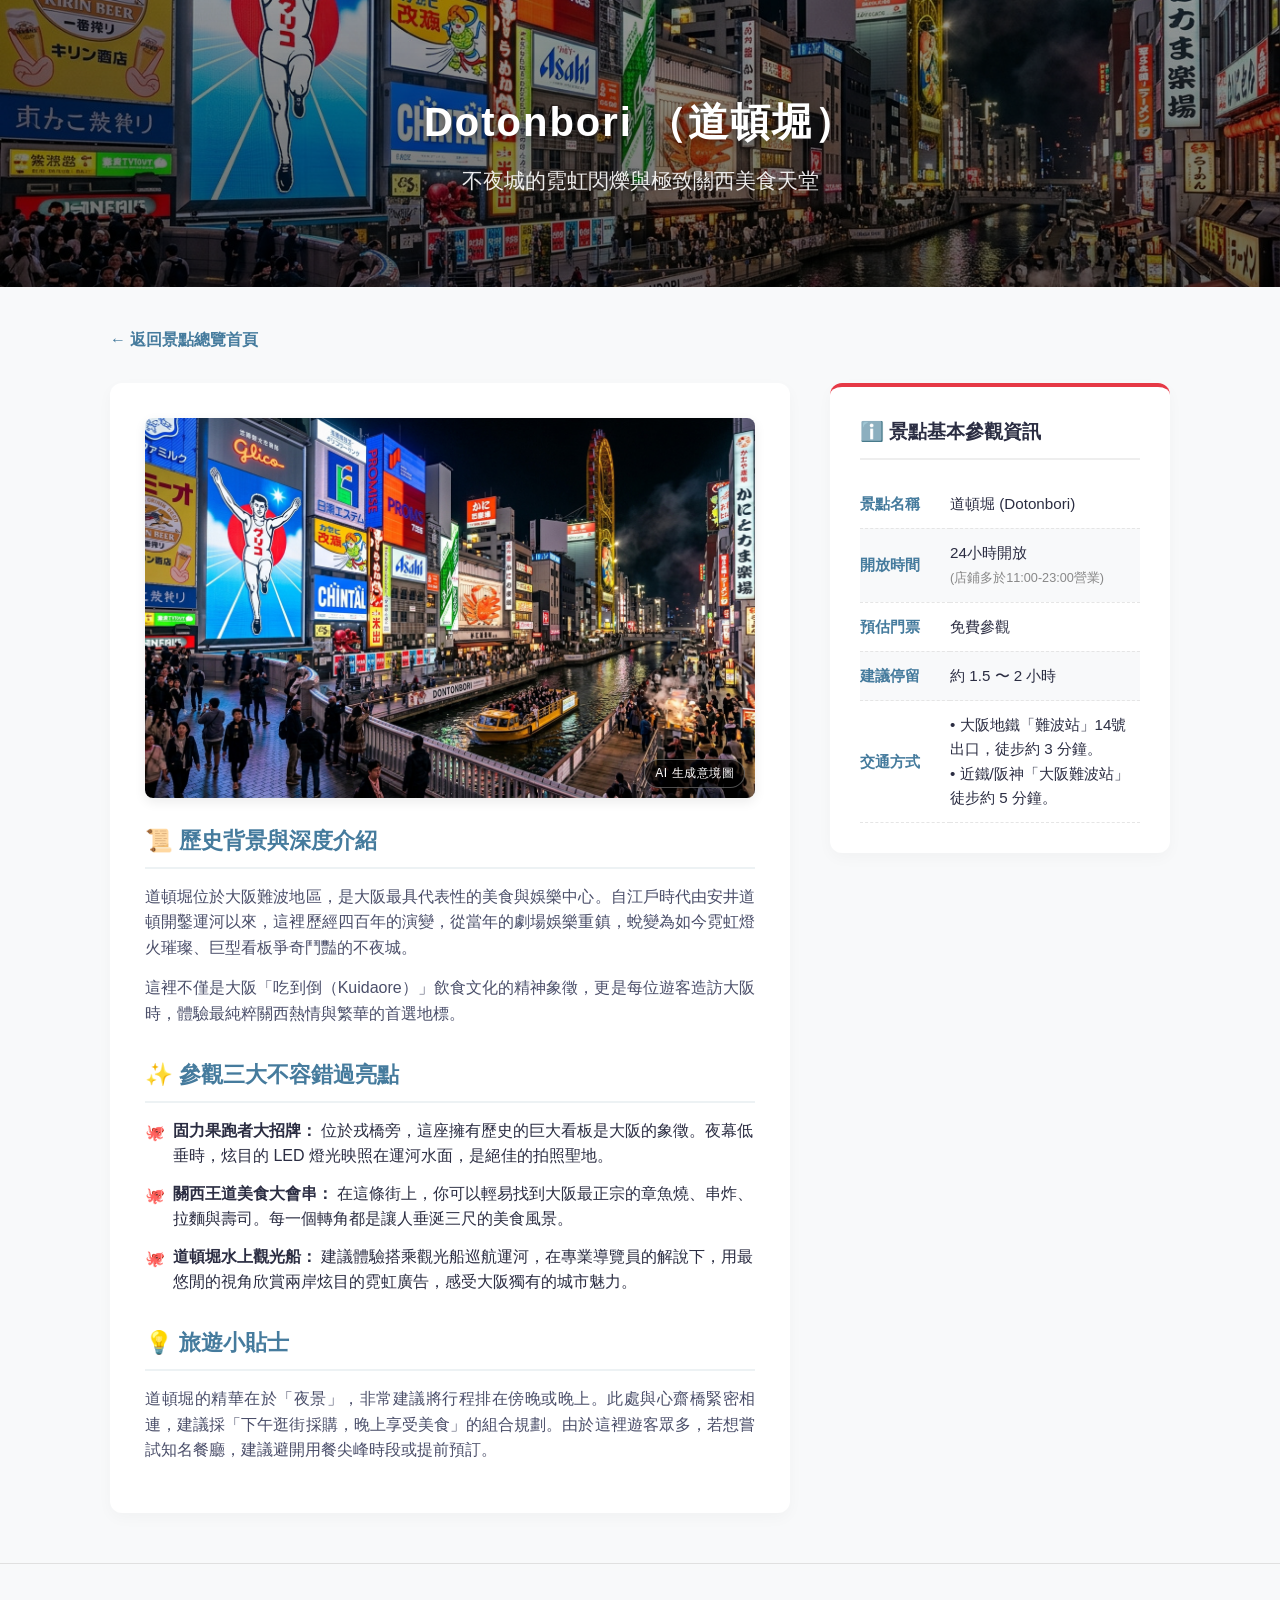
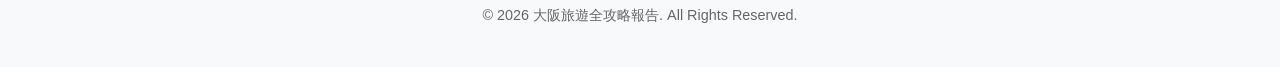
==== dotonbori.html @ efa2224e "Initial commit: 建立大阪旅遊網站" ====
<!DOCTYPE html>
<html lang="zh-TW">
<head>
    <meta charset="UTF-8">
    <meta name="viewport" content="width=device-width, initial-scale=1.0">
    <title>景點攻略 — 道頓堀</title>
    <link rel="stylesheet" href="style.css">
    
    <style>
        /* ─── 🐙 道頓堀內頁專屬微調樣式 ─── */
        .detail-banner {
            background: linear-gradient(rgba(0, 0, 0, 0.4), rgba(0, 0, 0, 0.6)), url('道頓堀.jpg') no-repeat center center/cover;
            color: white;
            text-align: center;
            padding: 90px 20px;
            animation: bannerPop 1.2s cubic-bezier(0.16, 1, 0.3, 1) forwards;
        }

        .detail-banner h1 {
            font-size: 2.5rem;
            margin-bottom: 10px;
            text-shadow: 0 3px 8px rgba(0,0,0,0.4);
        }

        /* 內頁專屬左右兩欄佈局 */
        .detail-layout {
            display: grid;
            grid-template-columns: 2fr 1fr;
            gap: 40px;
            margin-top: 30px;
        }

        /* 當螢幕變小時自動切換為單欄佈局 */
        @media (max-width: 768px) {
            .detail-layout {
                grid-template-columns: 1fr;
                gap: 30px;
            }
        }

        /* 左側主內文區塊 */
        .main-content {
            background-color: var(--card-bg);
            padding: 35px;
            border-radius: 12px;
            box-shadow: 0 5px 15px rgba(0,0,0,0.03);
        }

        .main-content h3 {
            color: var(--secondary-color);
            font-size: 1.4rem;
            margin: 30px 0 15px 0;
            padding-bottom: 8px;
            border-bottom: 2px solid #edf2f4;
        }

        .main-content h3:first-of-type {
            margin-top: 0;
        }

        .main-content p {
            margin-bottom: 15px;
            color: #4a4e69;
            text-align: justify;
        }

        /* 頁面大圖容器 */
        .feature-img-box {
            position: relative;
            width: 100%;
            height: 380px;
            border-radius: 8px;
            overflow: hidden;
            margin-bottom: 25px;
            box-shadow: 0 4px 12px rgba(0,0,0,0.08);
        }

        .feature-img {
            width: 100%;
            height: 100%;
            object-fit: cover;
        }

        /* 右側實用資訊邊欄 */
        .sidebar-info {
            background-color: var(--card-bg);
            padding: 30px;
            border-radius: 12px;
            box-shadow: 0 5px 15px rgba(0,0,0,0.03);
            border-top: 4px solid var(--primary-color);
            height: fit-content;
        }

        .sidebar-info h3 {
            font-size: 1.2rem;
            color: var(--text-color);
            margin-bottom: 20px;
            border-bottom: 2px solid #eee;
            padding-bottom: 10px;
        }

        /* 邊欄專屬極簡表格 */
        .sidebar-table {
            width: 100%;
            box-shadow: none;
            border-radius: 0;
            margin: 0;
        }

        .sidebar-table tr {
            border-bottom: 1px dashed #e5e5e5;
        }

        .sidebar-table td {
            padding: 12px 0;
            font-size: 0.95rem;
        }

        .sidebar-table td.label {
            font-weight: bold;
            color: var(--secondary-color);
            width: 90px;
        }

        /* 返回按鈕設定 */
        .back-btn-box {
            margin-bottom: 20px;
        }

        .back-home-link {
            display: inline-flex;
            align-items: center;
            text-decoration: none;
            color: var(--secondary-color);
            font-weight: bold;
            font-size: 1rem;
            transition: color 0.3s ease, transform 0.3s ease;
        }

        .back-home-link:hover {
            color: var(--primary-color);
            transform: translateX(-4px);
        }

        /* 亮點列表樣式 */
        .spot-highlights {
            list-style: none;
            padding-left: 0;
        }

        .spot-highlights li {
            position: relative;
            padding-left: 28px;
            margin-bottom: 12px;
        }

        .spot-highlights li::before {
            content: "🐙";
            position: absolute;
            left: 0;
            top: 2px;
            font-size: 1rem;
        }
    </style>
</head>
<body>

    <header class="detail-banner">
        <h1>Dotonbori （道頓堀）</h1>
        <p>不夜城的霓虹閃爍與極致關西美食天堂</p>
    </header>

    <div class="container">
        
        <div class="back-btn-box">
            <a href="index.html" class="back-home-link">← 返回景點總覽首頁</a>
        </div>

        <div class="detail-layout">
            
            <main class="main-content">
                
                <div class="feature-img-box">
                    <img src="道頓堀.jpg" alt="道頓堀運河與霓虹招牌" class="feature-img">
                    <span class="ai-tag">AI 生成意境圖</span>
                </div>

                <h3>📜 歷史背景與深度介紹</h3>
                <p>
                    道頓堀位於大阪難波地區，是大阪最具代表性的美食與娛樂中心。自江戶時代由安井道頓開鑿運河以來，這裡歷經四百年的演變，從當年的劇場娛樂重鎮，蛻變為如今霓虹燈火璀璨、巨型看板爭奇鬥豔的不夜城。
                </p>
                <p>
                    這裡不僅是大阪「吃到倒（Kuidaore）」飲食文化的精神象徵，更是每位遊客造訪大阪時，體驗最純粹關西熱情與繁華的首選地標。
                </p>

                <h3>✨ 參觀三大不容錯過亮點</h3>
                <ul class="spot-highlights">
                    <li><strong>固力果跑者大招牌：</strong> 位於戎橋旁，這座擁有歷史的巨大看板是大阪的象徵。夜幕低垂時，炫目的 LED 燈光映照在運河水面，是絕佳的拍照聖地。</li>
                    <li><strong>關西王道美食大會串：</strong> 在這條街上，你可以輕易找到大阪最正宗的章魚燒、串炸、拉麵與壽司。每一個轉角都是讓人垂涎三尺的美食風景。</li>
                    <li><strong>道頓堀水上觀光船：</strong> 建議體驗搭乘觀光船巡航運河，在專業導覽員的解說下，用最悠閒的視角欣賞兩岸炫目的霓虹廣告，感受大阪獨有的城市魅力。</li>
                </ul>

                <h3>💡 旅遊小貼士</h3>
                <p>
                    道頓堀的精華在於「夜景」，非常建議將行程排在傍晚或晚上。此處與心齋橋緊密相連，建議採「下午逛街採購，晚上享受美食」的組合規劃。由於這裡遊客眾多，若想嘗試知名餐廳，建議避開用餐尖峰時段或提前預訂。
                </p>
            </main>

            <aside class="sidebar-info">
                <h3>ℹ️ 景點基本參觀資訊</h3>
                <table class="sidebar-table">
                    <tbody>
                        <tr>
                            <td class="label">景點名稱</td>
                            <td>道頓堀 (Dotonbori)</td>
                        </tr>
                        <tr>
                            <td class="label">開放時間</td>
                            <td>24小時開放 <br><small style="color:#888;">(店鋪多於11:00-23:00營業)</small></td>
                        </tr>
                        <tr>
                            <td class="label">預估門票</td>
                            <td>免費參觀</td>
                        </tr>
                        <tr>
                            <td class="label">建議停留</td>
                            <td>約 1.5 〜 2 小時</td>
                        </tr>
                        <tr>
                            <td class="label">交通方式</td>
                            <td>
                                • 大阪地鐵「難波站」14號出口，徒步約 3 分鐘。<br>
                                • 近鐵/阪神「大阪難波站」徒步約 5 分鐘。
                            </td>
                        </tr>
                    </tbody>
                </table>
            </aside>
        </div>
    </div>

    <footer>
        <p>© 2026 大阪旅遊全攻略報告. All Rights Reserved.</p>
    </footer>

</body>
</html>
---- style.css ----
/* ==========================================
   1. CSS 變數與基本設定 (Variables & Resets)
   ========================================== */
:root {
    --primary-color: #e63946;
    --secondary-color: #457b9d;
    --bg-color: #f8f9fa;
    --text-color: #2b2d42;
    --card-bg: #ffffff;
    --link-blue: #3498db;     /* 新增：預設連結藍 */
    --rose-dust: #a65364;    /* 新增：玫瑰豆沙紅 */
}

* {
    box-sizing: border-box;
    margin: 0;
    padding: 0;
}

body {
    font-family: 'Segoe UI', Tahoma, Geneva, Verdana, sans-serif, "Microsoft JhengHei";
    background-color: var(--bg-color);
    color: var(--text-color);
    line-height: 1.6;
    overflow-x: hidden;
}

/* ==========================================
   2. 動畫大師設定 (Keyframes)
   ========================================== */
@keyframes fadeInUp {
    from {
        opacity: 0;
        transform: translateY(30px);
    }
    to {
        opacity: 1;
        transform: translateY(0);
    }
}

@keyframes bannerPop {
    from {
        opacity: 0;
        transform: scale(0.95);
    }
    to {
        opacity: 1;
        transform: scale(1);
    }
}

@keyframes titlePulse {
    0% { transform: scale(1); }
    50% { transform: scale(1.03); color: var(--primary-color); }
    100% { transform: scale(1); }
}

/* ==========================================
   3. 頁首與版面區塊 (Header & Container)
   ========================================== */
header {
    background: linear-gradient(rgba(0, 0, 0, 0.4), rgba(0, 0, 0, 0.5)), url('https://images.unsplash.com/photo-1590253183230-73aa5011a094?auto=format&fit=crop&w=1200&q=80') no-repeat center center/cover;
    color: white;
    text-align: center;
    padding: 120px 20px;
    animation: bannerPop 1.2s cubic-bezier(0.16, 1, 0.3, 1) forwards;
}

header h1 {
    font-size: 2.7rem;
    margin-bottom: 12px;
    letter-spacing: 2px;
    text-shadow: 0 4px 10px rgba(0,0,0,0.3);
}

header p {
    font-size: 1.3rem;
    opacity: 0.9;
    text-shadow: 0 2px 5px rgba(0,0,0,0.3);
}

.container {
    max-width: 1100px;
    margin: 40px auto;
    padding: 0 20px;
}

h2 {
    color: var(--secondary-color);
    border-left: 5px solid var(--primary-color);
    padding-left: 10px;
    margin: 50px 0 25px 0;
}

.currency-tip {
    margin-bottom: 20px;
    color: #666;
}

/* ==========================================
   4. 景點卡片網格與等高布局 (Grid & Equal Height Cards)
   ========================================== */
.spots-grid {
    display: grid;
    grid-template-columns: repeat(auto-fit, minmax(300px, 1fr));
    gap: 30px;
}

.card-link {
    text-decoration: none;
    color: inherit;
    display: flex;
    flex-direction: column;
    height: 100%; 
}

.spot-card {
    background-color: var(--card-bg);
    border-radius: 12px;
    overflow: hidden;
    box-shadow: 0 5px 15px rgba(0,0,0,0.04);
    display: flex;
    flex-direction: column;
    height: 100%;
    width: 100%;
    transition: transform 0.4s cubic-bezier(0.16, 1, 0.3, 1), box-shadow 0.4s ease;
    animation: fadeInUp 0.8s ease-out both;
}

.spot-card:nth-child(1) { animation-delay: 0.1s; }
.spot-card:nth-child(2) { animation-delay: 0.2s; }
.spot-card:nth-child(3) { animation-delay: 0.3s; }
.spot-card:nth-child(4) { animation-delay: 0.4s; }
.spot-card:nth-child(5) { animation-delay: 0.5s; }
.spot-card:nth-child(6) { animation-delay: 0.6s; }
.spot-card:nth-child(7) { animation-delay: 0.7s; }
.spot-card:nth-child(8) { animation-delay: 0.8s; }
.spot-card:nth-child(9) { animation-delay: 0.9s; }
.spot-card:nth-child(10) { animation-delay: 1.0s; }

.spot-card:hover {
    transform: translateY(-8px);
    box-shadow: 0 12px 24px rgba(0,0,0,0.12);
}

.img-container {
    position: relative; 
    width: 100%;
    height: 210px;
    overflow: hidden;   
    background-color: #e9ecef;
    flex-shrink: 0; 
}

.spot-img {
    width: 100%;
    height: 100%;
    object-fit: cover;
    transition: transform 0.6s cubic-bezier(0.16, 1, 0.3, 1);
}

.spot-card:hover .spot-img {
    transform: scale(1.08); 
}

.spot-content {
    padding: 22px;
    display: flex;
    flex-direction: column;
    flex: 1; 
}

.spot-title {
    font-size: 1.25rem;
    color: var(--text-color);
    margin-bottom: 12px;
    display: flex;
    align-items: center;
    gap: 10px;
}

.spot-info {
    font-size: 0.95rem;
    margin-bottom: 10px;
    color: #4a4e69;
}

.spot-info strong {
    color: var(--secondary-color);
}

/* 按鈕樣式 */
.more-btn {
    display: inline-block;
    margin-top: auto; 
    padding-top: 15px; 
    font-size: 0.9rem;
    color: var(--primary-color);
    font-weight: bold;
    border-bottom: 1px dashed var(--primary-color);
    transition: color 0.3s ease, border-color 0.3s ease;
    align-self: flex-start;
}

.card-link:hover .more-btn {
    color: var(--secondary-color);
    border-bottom-color: var(--secondary-color);
}

/* 新增：文字連結樣式 (用於「查看完整攻略」) */
.view-guide-link {
    display: inline-block;
    color: var(--link-blue);
    text-decoration: none;
    font-weight: 500;
    transition: all 0.3s ease;
    padding-bottom: 2px;
    border-bottom: 1px dashed var(--link-blue);
}

.view-guide-link:hover {
    color: var(--rose-dust);
    border-bottom-color: var(--rose-dust);
}

/* ==========================================
   5. 行程時間軸 (Timeline)
   ========================================== */
.timeline {
    position: relative;
    padding: 20px 0;
}

.day-card {
    background-color: var(--card-bg);
    padding: 25px;
    border-radius: 12px;
    margin-bottom: 25px;
    box-shadow: 0 4px 10px rgba(0,0,0,0.02);
    border-top: 4px solid var(--secondary-color);
    transition: border-color 0.3s ease, transform 0.3s ease;
}

.day-card:hover {
    border-top-color: var(--primary-color);
    transform: translateX(5px); 
}

.day-title {
    font-size: 1.25rem;
    color: var(--secondary-color);
    margin-bottom: 15px;
    display: flex;
    align-items: center;
    gap: 10px;
    transition: color 0.3s ease;
}

.day-card:hover .day-title {
    animation: titlePulse 0.6s ease-in-out;
    color: var(--primary-color);
}

.schedule-list {
    list-style: none;
    padding-left: 10px;
}

.schedule-list li {
    margin-bottom: 10px;
    position: relative;
    padding-left: 20px;
    transition: transform 0.2s ease;
}

.schedule-list li:hover {
    transform: translateX(3px);
    color: #000;
}

.schedule-list li::before {
    content: "•";
    color: var(--primary-color);
    font-weight: bold;
    position: absolute;
    left: 0;
}

.day-summary {
    background-color: #f1faee;
    padding: 12px 18px;
    border-radius: 6px;
    margin-top: 15px;
    font-size: 0.95rem;
    border-left: 3px solid #a8dadc;
}

/* ==========================================
   6. 預算表格與旅遊小技巧 (Table & Tips)
   ========================================== */
table {
    width: 100%;
    border-collapse: collapse;
    margin: 20px 0;
    background-color: var(--card-bg);
    border-radius: 12px;
    overflow: hidden;
    box-shadow: 0 5px 15px rgba(0,0,0,0.04);
}

th, td {
    padding: 16px;
    text-align: left;
}

th {
    background-color: var(--secondary-color);
    color: white;
    font-weight: bold;
}

tr:nth-child(even) {
    background-color: #f8f9fa;
}

tr {
    border-bottom: 1px solid #eeeeee;
    transition: background-color 0.2s ease;
}

tr:hover td {
    background-color: #edf2f4; 
}

.tips-box {
    background: linear-gradient(135deg, #ffb703, #fb8500);
    color: white;
    padding: 30px;
    border-radius: 12px;
    margin-top: 40px;
    box-shadow: 0 6px 18px rgba(251, 133, 0, 0.2);
}

.tips-box h3 {
    margin-bottom: 15px;
    display: flex;
    align-items: center;
    gap: 10px;
}

.tips-box ul {
    list-style-type: none;
}

.tips-box ul li {
    margin-bottom: 10px;
    padding-left: 25px;
    position: relative;
}

.tips-box ul li::before {
    content: "✔";
    position: absolute;
    left: 0;
}

/* ==========================================
   7. 頁尾與 AI 聲明專屬樣式 (Footer & AI Notice)
   ========================================== */
footer {
    text-align: center;
    padding: 40px 0;
    margin-top: 50px;
    border-top: 1px solid #e0e0e0; /* 使用細線分隔，比大色塊更有質感 */
    color: #666; /* 改用柔和的深灰色文字，不搶眼 */
    font-size: 0.9rem;
}

.ai-notice-global {
    font-size: 0.95rem !important;
    color: #ffb703;
    margin-top: 15px;
    font-style: italic;
    opacity: 0.9;
    text-shadow: 0 1px 3px rgba(0,0,0,0.5);
}

.ai-tag {
    position: absolute;
    bottom: 10px;
    right: 10px;
    background-color: rgba(0, 0, 0, 0.65);
    color: #fff;
    padding: 4px 10px;
    border-radius: 20px;
    font-size: 0.75rem;
    letter-spacing: 0.5px;
    border: 1px solid rgba(255, 255, 255, 0.3);
    pointer-events: none; 
    z-index: 2;
    transition: background-color 0.3s ease;
}

.spot-card:hover .ai-tag {
    background-color: rgba(230, 57, 70, 0.85);
}

/* ==========================================
   8. 交通與住宿卡片專屬樣式 (Logistics Section)
   ========================================== */
.logistics-grid {
    display: grid;
    grid-template-columns: repeat(auto-fit, minmax(400px, 1fr));
    gap: 30px;
    margin-bottom: 50px;
}

.logistics-card {
    background-color: var(--card-bg);
    padding: 30px;
    border-radius: 12px;
    box-shadow: 0 5px 15px rgba(0,0,0,0.05);
    border-left: 5px solid var(--secondary-color);
}

.logistics-card h3 {
    color: var(--secondary-color);
    margin-bottom: 15px;
    font-size: 1.3rem;
}

.logistics-card p {
    color: #555;
    margin-bottom: 20px;
    font-size: 0.95rem;
}

/* 按鈕群組與按鈕樣式 */
.btn-group {
    display: flex;
    gap: 10px;
}

.logistics-btn {
    display: inline-block;
    padding: 10px 18px;
    background-color: var(--secondary-color);
    color: white;
    text-decoration: none;
    border-radius: 6px;
    font-size: 0.9rem;
    font-weight: bold;
    transition: background 0.3s ease, transform 0.2s ease;
}

.logistics-btn:hover {
    background-color: #2a5d7c;
    transform: translateY(-2px);
}

/* 空心按鈕樣式 */
.logistics-btn.outline {
    background-color: transparent;
    border: 2px solid var(--secondary-color);
    color: var(--secondary-color);
}

.logistics-btn.outline:hover {
    background-color: var(--secondary-color);
    color: white;
}

@media (max-width: 768px) {
    .logistics-grid { grid-template-columns: 1fr; }
}

/* ==========================================
   9. 行程專區入口樣式 (Itinerary CTA)
   ========================================== */
.itinerary-cta {
    background: linear-gradient(135deg, var(--secondary-color), #264653);
    padding: 40px;
    border-radius: 12px;
    color: white;
    text-align: center;
    margin: 50px 0;
    box-shadow: 0 8px 20px rgba(69, 123, 157, 0.3);
}

.itinerary-cta h2 {
    color: white;
    border: none; /* 移除原本的左邊框線 */
    margin-top: 0;
    margin-bottom: 15px;
    text-align: center;
}

.itinerary-cta p {
    margin-bottom: 25px;
    opacity: 0.9;
    font-size: 1.1rem;
}

.cta-btn {
    display: inline-block;
    padding: 12px 30px;
    background-color: white;
    color: var(--secondary-color);
    text-decoration: none;
    border-radius: 50px; /* 圓角按鈕 */
    font-weight: bold;
    font-size: 1rem;
    transition: transform 0.3s ease, box-shadow 0.3s ease;
}

.cta-btn:hover {
    transform: scale(1.05);
    box-shadow: 0 5px 15px rgba(0,0,0,0.2);
}
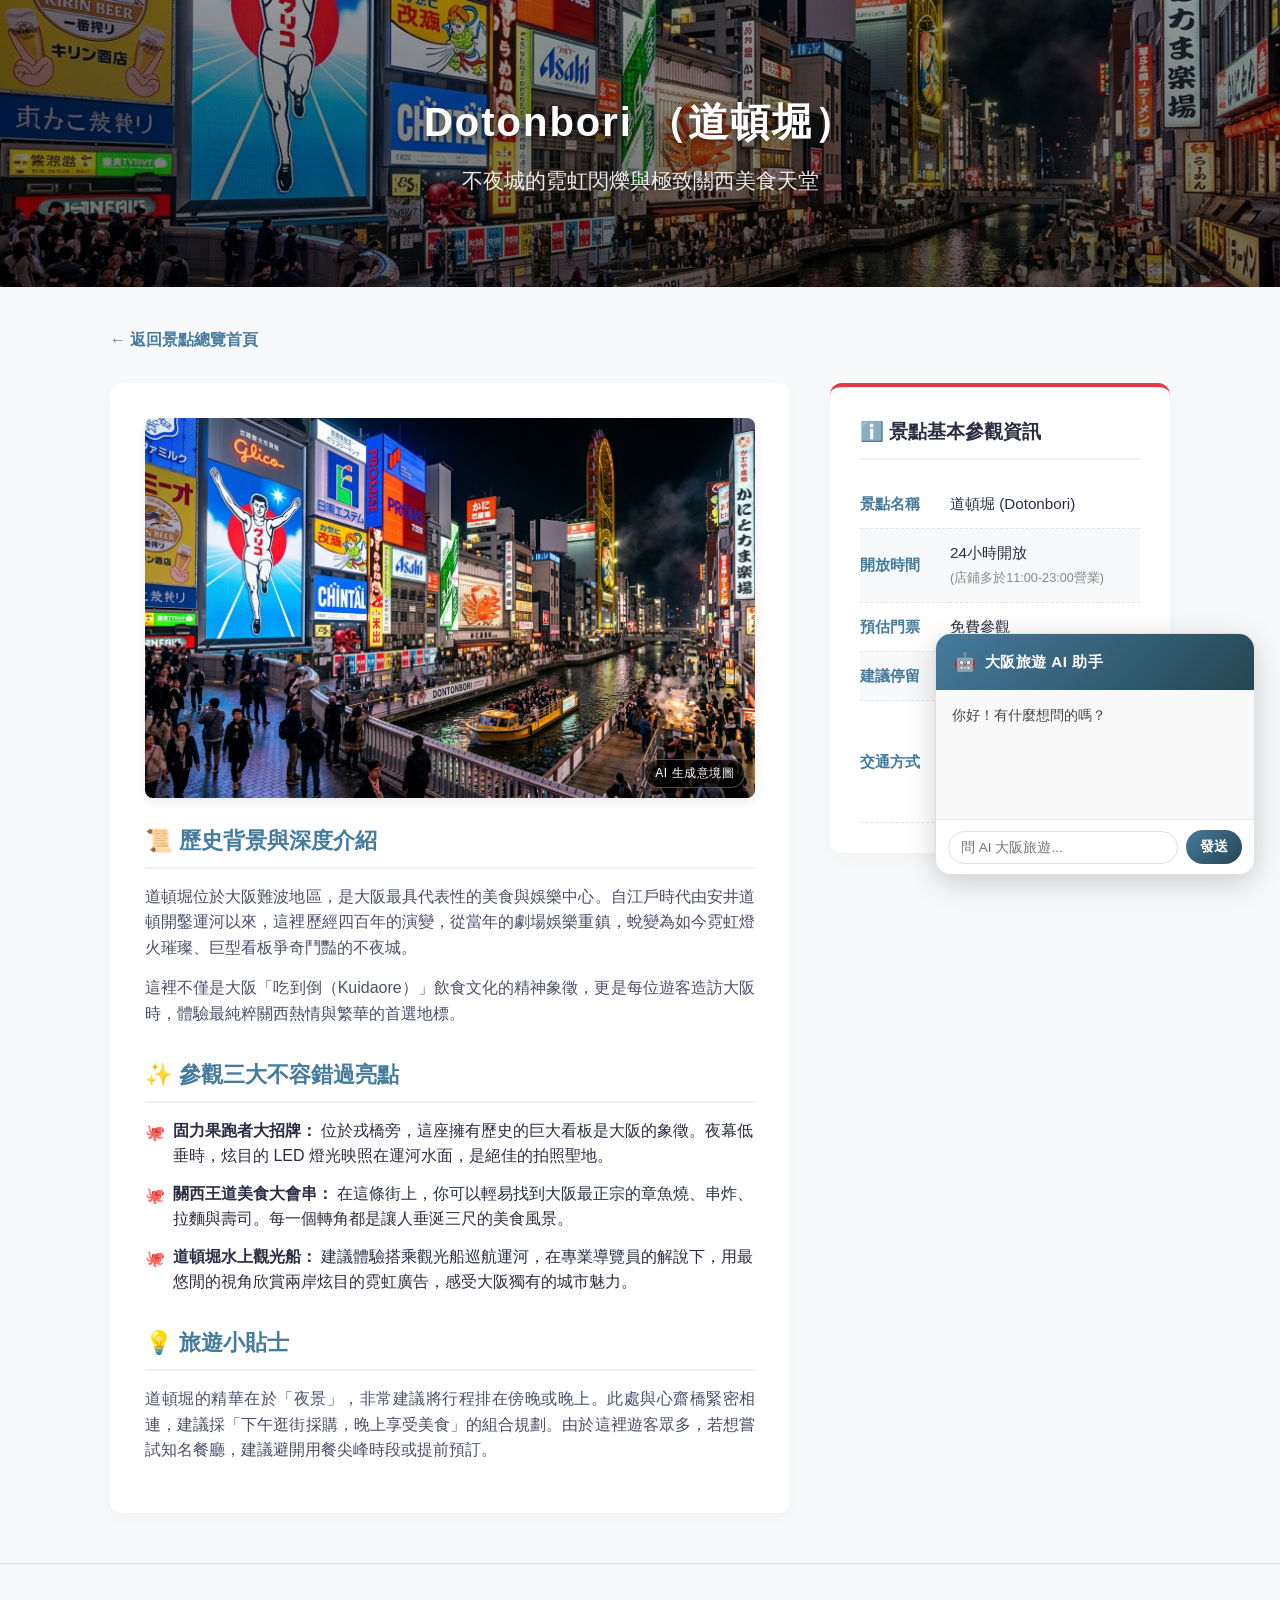
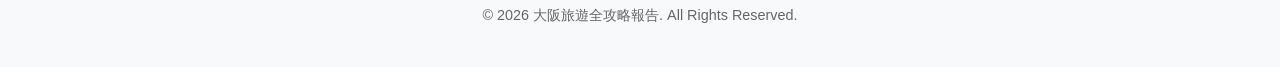
==== commit 04de7195: "Add files via upload" ====
--- a/dotonbori.html
+++ b/dotonbori.html
@@ -1,247 +1,249 @@
-<!DOCTYPE html>
-<html lang="zh-TW">
-<head>
-    <meta charset="UTF-8">
-    <meta name="viewport" content="width=device-width, initial-scale=1.0">
-    <title>景點攻略 — 道頓堀</title>
-    <link rel="stylesheet" href="style.css">
-    
-    <style>
-        /* ─── 🐙 道頓堀內頁專屬微調樣式 ─── */
-        .detail-banner {
-            background: linear-gradient(rgba(0, 0, 0, 0.4), rgba(0, 0, 0, 0.6)), url('道頓堀.jpg') no-repeat center center/cover;
-            color: white;
-            text-align: center;
-            padding: 90px 20px;
-            animation: bannerPop 1.2s cubic-bezier(0.16, 1, 0.3, 1) forwards;
-        }
-
-        .detail-banner h1 {
-            font-size: 2.5rem;
-            margin-bottom: 10px;
-            text-shadow: 0 3px 8px rgba(0,0,0,0.4);
-        }
-
-        /* 內頁專屬左右兩欄佈局 */
-        .detail-layout {
-            display: grid;
-            grid-template-columns: 2fr 1fr;
-            gap: 40px;
-            margin-top: 30px;
-        }
-
-        /* 當螢幕變小時自動切換為單欄佈局 */
-        @media (max-width: 768px) {
-            .detail-layout {
-                grid-template-columns: 1fr;
-                gap: 30px;
-            }
-        }
-
-        /* 左側主內文區塊 */
-        .main-content {
-            background-color: var(--card-bg);
-            padding: 35px;
-            border-radius: 12px;
-            box-shadow: 0 5px 15px rgba(0,0,0,0.03);
-        }
-
-        .main-content h3 {
-            color: var(--secondary-color);
-            font-size: 1.4rem;
-            margin: 30px 0 15px 0;
-            padding-bottom: 8px;
-            border-bottom: 2px solid #edf2f4;
-        }
-
-        .main-content h3:first-of-type {
-            margin-top: 0;
-        }
-
-        .main-content p {
-            margin-bottom: 15px;
-            color: #4a4e69;
-            text-align: justify;
-        }
-
-        /* 頁面大圖容器 */
-        .feature-img-box {
-            position: relative;
-            width: 100%;
-            height: 380px;
-            border-radius: 8px;
-            overflow: hidden;
-            margin-bottom: 25px;
-            box-shadow: 0 4px 12px rgba(0,0,0,0.08);
-        }
-
-        .feature-img {
-            width: 100%;
-            height: 100%;
-            object-fit: cover;
-        }
-
-        /* 右側實用資訊邊欄 */
-        .sidebar-info {
-            background-color: var(--card-bg);
-            padding: 30px;
-            border-radius: 12px;
-            box-shadow: 0 5px 15px rgba(0,0,0,0.03);
-            border-top: 4px solid var(--primary-color);
-            height: fit-content;
-        }
-
-        .sidebar-info h3 {
-            font-size: 1.2rem;
-            color: var(--text-color);
-            margin-bottom: 20px;
-            border-bottom: 2px solid #eee;
-            padding-bottom: 10px;
-        }
-
-        /* 邊欄專屬極簡表格 */
-        .sidebar-table {
-            width: 100%;
-            box-shadow: none;
-            border-radius: 0;
-            margin: 0;
-        }
-
-        .sidebar-table tr {
-            border-bottom: 1px dashed #e5e5e5;
-        }
-
-        .sidebar-table td {
-            padding: 12px 0;
-            font-size: 0.95rem;
-        }
-
-        .sidebar-table td.label {
-            font-weight: bold;
-            color: var(--secondary-color);
-            width: 90px;
-        }
-
-        /* 返回按鈕設定 */
-        .back-btn-box {
-            margin-bottom: 20px;
-        }
-
-        .back-home-link {
-            display: inline-flex;
-            align-items: center;
-            text-decoration: none;
-            color: var(--secondary-color);
-            font-weight: bold;
-            font-size: 1rem;
-            transition: color 0.3s ease, transform 0.3s ease;
-        }
-
-        .back-home-link:hover {
-            color: var(--primary-color);
-            transform: translateX(-4px);
-        }
-
-        /* 亮點列表樣式 */
-        .spot-highlights {
-            list-style: none;
-            padding-left: 0;
-        }
-
-        .spot-highlights li {
-            position: relative;
-            padding-left: 28px;
-            margin-bottom: 12px;
-        }
-
-        .spot-highlights li::before {
-            content: "🐙";
-            position: absolute;
-            left: 0;
-            top: 2px;
-            font-size: 1rem;
-        }
-    </style>
-</head>
-<body>
-
-    <header class="detail-banner">
-        <h1>Dotonbori （道頓堀）</h1>
-        <p>不夜城的霓虹閃爍與極致關西美食天堂</p>
-    </header>
-
-    <div class="container">
-        
-        <div class="back-btn-box">
-            <a href="index.html" class="back-home-link">← 返回景點總覽首頁</a>
-        </div>
-
-        <div class="detail-layout">
-            
-            <main class="main-content">
-                
-                <div class="feature-img-box">
-                    <img src="道頓堀.jpg" alt="道頓堀運河與霓虹招牌" class="feature-img">
-                    <span class="ai-tag">AI 生成意境圖</span>
-                </div>
-
-                <h3>📜 歷史背景與深度介紹</h3>
-                <p>
-                    道頓堀位於大阪難波地區，是大阪最具代表性的美食與娛樂中心。自江戶時代由安井道頓開鑿運河以來，這裡歷經四百年的演變，從當年的劇場娛樂重鎮，蛻變為如今霓虹燈火璀璨、巨型看板爭奇鬥豔的不夜城。
-                </p>
-                <p>
-                    這裡不僅是大阪「吃到倒（Kuidaore）」飲食文化的精神象徵，更是每位遊客造訪大阪時，體驗最純粹關西熱情與繁華的首選地標。
-                </p>
-
-                <h3>✨ 參觀三大不容錯過亮點</h3>
-                <ul class="spot-highlights">
-                    <li><strong>固力果跑者大招牌：</strong> 位於戎橋旁，這座擁有歷史的巨大看板是大阪的象徵。夜幕低垂時，炫目的 LED 燈光映照在運河水面，是絕佳的拍照聖地。</li>
-                    <li><strong>關西王道美食大會串：</strong> 在這條街上，你可以輕易找到大阪最正宗的章魚燒、串炸、拉麵與壽司。每一個轉角都是讓人垂涎三尺的美食風景。</li>
-                    <li><strong>道頓堀水上觀光船：</strong> 建議體驗搭乘觀光船巡航運河，在專業導覽員的解說下，用最悠閒的視角欣賞兩岸炫目的霓虹廣告，感受大阪獨有的城市魅力。</li>
-                </ul>
-
-                <h3>💡 旅遊小貼士</h3>
-                <p>
-                    道頓堀的精華在於「夜景」，非常建議將行程排在傍晚或晚上。此處與心齋橋緊密相連，建議採「下午逛街採購，晚上享受美食」的組合規劃。由於這裡遊客眾多，若想嘗試知名餐廳，建議避開用餐尖峰時段或提前預訂。
-                </p>
-            </main>
-
-            <aside class="sidebar-info">
-                <h3>ℹ️ 景點基本參觀資訊</h3>
-                <table class="sidebar-table">
-                    <tbody>
-                        <tr>
-                            <td class="label">景點名稱</td>
-                            <td>道頓堀 (Dotonbori)</td>
-                        </tr>
-                        <tr>
-                            <td class="label">開放時間</td>
-                            <td>24小時開放 <br><small style="color:#888;">(店鋪多於11:00-23:00營業)</small></td>
-                        </tr>
-                        <tr>
-                            <td class="label">預估門票</td>
-                            <td>免費參觀</td>
-                        </tr>
-                        <tr>
-                            <td class="label">建議停留</td>
-                            <td>約 1.5 〜 2 小時</td>
-                        </tr>
-                        <tr>
-                            <td class="label">交通方式</td>
-                            <td>
-                                • 大阪地鐵「難波站」14號出口，徒步約 3 分鐘。<br>
-                                • 近鐵/阪神「大阪難波站」徒步約 5 分鐘。
-                            </td>
-                        </tr>
-                    </tbody>
-                </table>
-            </aside>
-        </div>
-    </div>
-
-    <footer>
-        <p>© 2026 大阪旅遊全攻略報告. All Rights Reserved.</p>
-    </footer>
-
-</body>
+<!DOCTYPE html>
+<html lang="zh-TW">
+<head>
+    <meta charset="UTF-8">
+    <meta name="viewport" content="width=device-width, initial-scale=1.0">
+    <title>景點攻略 — 道頓堀</title>
+    <link rel="stylesheet" href="style.css">
+    <script src="script.js"></script>
+    
+    <style>
+        /* ─── 🐙 道頓堀內頁專屬微調樣式 ─── */
+        .detail-banner {
+            background: linear-gradient(rgba(0, 0, 0, 0.4), rgba(0, 0, 0, 0.6)), url('道頓堀.jpg') no-repeat center center/cover;
+            color: white;
+            text-align: center;
+            padding: 90px 20px;
+            animation: bannerPop 1.2s cubic-bezier(0.16, 1, 0.3, 1) forwards;
+        }
+
+        .detail-banner h1 {
+            font-size: 2.5rem;
+            margin-bottom: 10px;
+            text-shadow: 0 3px 8px rgba(0,0,0,0.4);
+        }
+
+        /* 內頁專屬左右兩欄佈局 */
+        .detail-layout {
+            display: grid;
+            grid-template-columns: 2fr 1fr;
+            gap: 40px;
+            margin-top: 30px;
+        }
+
+        /* 當螢幕變小時自動切換為單欄佈局 */
+        @media (max-width: 768px) {
+            .detail-layout {
+                grid-template-columns: 1fr;
+                gap: 30px;
+            }
+        }
+
+        /* 左側主內文區塊 */
+        .main-content {
+            background-color: var(--card-bg);
+            padding: 35px;
+            border-radius: 12px;
+            box-shadow: 0 5px 15px rgba(0,0,0,0.03);
+        }
+
+        .main-content h3 {
+            color: var(--secondary-color);
+            font-size: 1.4rem;
+            margin: 30px 0 15px 0;
+            padding-bottom: 8px;
+            border-bottom: 2px solid #edf2f4;
+        }
+
+        .main-content h3:first-of-type {
+            margin-top: 0;
+        }
+
+        .main-content p {
+            margin-bottom: 15px;
+            color: #4a4e69;
+            text-align: justify;
+        }
+
+        /* 頁面大圖容器 */
+        .feature-img-box {
+            position: relative;
+            width: 100%;
+            height: 380px;
+            border-radius: 8px;
+            overflow: hidden;
+            margin-bottom: 25px;
+            box-shadow: 0 4px 12px rgba(0,0,0,0.08);
+        }
+
+        .feature-img {
+            width: 100%;
+            height: 100%;
+            object-fit: cover;
+        }
+
+        /* 右側實用資訊邊欄 */
+        .sidebar-info {
+            background-color: var(--card-bg);
+            padding: 30px;
+            border-radius: 12px;
+            box-shadow: 0 5px 15px rgba(0,0,0,0.03);
+            border-top: 4px solid var(--primary-color);
+            height: fit-content;
+        }
+
+        .sidebar-info h3 {
+            font-size: 1.2rem;
+            color: var(--text-color);
+            margin-bottom: 20px;
+            border-bottom: 2px solid #eee;
+            padding-bottom: 10px;
+        }
+
+        /* 邊欄專屬極簡表格 */
+        .sidebar-table {
+            width: 100%;
+            box-shadow: none;
+            border-radius: 0;
+            margin: 0;
+        }
+
+        .sidebar-table tr {
+            border-bottom: 1px dashed #e5e5e5;
+        }
+
+        .sidebar-table td {
+            padding: 12px 0;
+            font-size: 0.95rem;
+        }
+
+        .sidebar-table td.label {
+            font-weight: bold;
+            color: var(--secondary-color);
+            width: 90px;
+        }
+
+        /* 返回按鈕設定 */
+        .back-btn-box {
+            margin-bottom: 20px;
+        }
+
+        .back-home-link {
+            display: inline-flex;
+            align-items: center;
+            text-decoration: none;
+            color: var(--secondary-color);
+            font-weight: bold;
+            font-size: 1rem;
+            transition: color 0.3s ease, transform 0.3s ease;
+        }
+
+        .back-home-link:hover {
+            color: var(--primary-color);
+            transform: translateX(-4px);
+        }
+
+        /* 亮點列表樣式 */
+        .spot-highlights {
+            list-style: none;
+            padding-left: 0;
+        }
+
+        .spot-highlights li {
+            position: relative;
+            padding-left: 28px;
+            margin-bottom: 12px;
+        }
+
+        .spot-highlights li::before {
+            content: "🐙";
+            position: absolute;
+            left: 0;
+            top: 2px;
+            font-size: 1rem;
+        }
+    </style>
+</head>
+<body>
+
+    <header class="detail-banner">
+        <h1>Dotonbori （道頓堀）</h1>
+        <p>不夜城的霓虹閃爍與極致關西美食天堂</p>
+    </header>
+
+    <div class="container">
+        
+        <div class="back-btn-box">
+            <a href="index.html" class="back-home-link">← 返回景點總覽首頁</a>
+        </div>
+
+        <div class="detail-layout">
+            
+            <main class="main-content">
+                
+                <div class="feature-img-box">
+                    <img src="道頓堀.jpg" alt="道頓堀運河與霓虹招牌" class="feature-img">
+                    <span class="ai-tag">AI 生成意境圖</span>
+                </div>
+
+                <h3>📜 歷史背景與深度介紹</h3>
+                <p>
+                    道頓堀位於大阪難波地區，是大阪最具代表性的美食與娛樂中心。自江戶時代由安井道頓開鑿運河以來，這裡歷經四百年的演變，從當年的劇場娛樂重鎮，蛻變為如今霓虹燈火璀璨、巨型看板爭奇鬥豔的不夜城。
+                </p>
+                <p>
+                    這裡不僅是大阪「吃到倒（Kuidaore）」飲食文化的精神象徵，更是每位遊客造訪大阪時，體驗最純粹關西熱情與繁華的首選地標。
+                </p>
+
+                <h3>✨ 參觀三大不容錯過亮點</h3>
+                <ul class="spot-highlights">
+                    <li><strong>固力果跑者大招牌：</strong> 位於戎橋旁，這座擁有歷史的巨大看板是大阪的象徵。夜幕低垂時，炫目的 LED 燈光映照在運河水面，是絕佳的拍照聖地。</li>
+                    <li><strong>關西王道美食大會串：</strong> 在這條街上，你可以輕易找到大阪最正宗的章魚燒、串炸、拉麵與壽司。每一個轉角都是讓人垂涎三尺的美食風景。</li>
+                    <li><strong>道頓堀水上觀光船：</strong> 建議體驗搭乘觀光船巡航運河，在專業導覽員的解說下，用最悠閒的視角欣賞兩岸炫目的霓虹廣告，感受大阪獨有的城市魅力。</li>
+                </ul>
+
+                <h3>💡 旅遊小貼士</h3>
+                <p>
+                    道頓堀的精華在於「夜景」，非常建議將行程排在傍晚或晚上。此處與心齋橋緊密相連，建議採「下午逛街採購，晚上享受美食」的組合規劃。由於這裡遊客眾多，若想嘗試知名餐廳，建議避開用餐尖峰時段或提前預訂。
+                </p>
+            </main>
+
+            <aside class="sidebar-info">
+                <h3>ℹ️ 景點基本參觀資訊</h3>
+                <table class="sidebar-table">
+                    <tbody>
+                        <tr>
+                            <td class="label">景點名稱</td>
+                            <td>道頓堀 (Dotonbori)</td>
+                        </tr>
+                        <tr>
+                            <td class="label">開放時間</td>
+                            <td>24小時開放 <br><small style="color:#888;">(店鋪多於11:00-23:00營業)</small></td>
+                        </tr>
+                        <tr>
+                            <td class="label">預估門票</td>
+                            <td>免費參觀</td>
+                        </tr>
+                        <tr>
+                            <td class="label">建議停留</td>
+                            <td>約 1.5 〜 2 小時</td>
+                        </tr>
+                        <tr>
+                            <td class="label">交通方式</td>
+                            <td>
+                                • 大阪地鐵「難波站」14號出口，徒步約 3 分鐘。<br>
+                                • 近鐵/阪神「大阪難波站」徒步約 5 分鐘。
+                            </td>
+                        </tr>
+                    </tbody>
+                </table>
+            </aside>
+        </div>
+    </div>
+
+    
+    <footer>
+        <p>© 2026 大阪旅遊全攻略報告. All Rights Reserved.</p>
+    </footer>
+
+</body>
 </html>
--- a/style.css
+++ b/style.css
@@ -519,3 +519,112 @@
     box-shadow: 0 5px 15px rgba(0,0,0,0.2);
 }
 
+.hero-banner {
+    /* 這裡設定圖片與遮罩：黑色半透明遮罩 + 你的圖片路徑 */
+    background-image: linear-gradient(rgba(0, 0, 0, 0.4), rgba(0, 0, 0, 0.4)), 
+                      url('home.jpg');
+    
+    /* 讓圖片填滿區塊並置中 */
+    background-size: cover;
+    background-position: center;
+    background-repeat: no-repeat;
+    
+    /* 調整區塊高度，讓圖片顯示完整 */
+    height: 400px; 
+    
+    /* 讓內容垂直與水平置中 */
+    display: flex;
+    flex-direction: column;
+    justify-content: center;
+    align-items: center;
+    
+    /* 文字設定 */
+    color: white;
+    text-align: center;
+    padding: 20px;
+}
+
+.chat-widget {
+    position: fixed;
+    bottom: 25px;
+    right: 25px;
+    width: 320px;
+    background: white;
+    border-radius: 16px;
+    box-shadow: 0 8px 30px rgba(0, 0, 0, 0.18);
+    border: 1px solid #e0e0e0;
+    overflow: hidden;       /* 讓標題列的圓角生效 */
+    z-index: 9999;
+    font-family: 'Segoe UI', sans-serif;
+}
+
+/* 深色標題列 */
+#chat-header {
+    background: linear-gradient(135deg, var(--secondary-color), #264653);
+    color: white;
+    padding: 14px 18px;
+    font-size: 0.95rem;
+    font-weight: bold;
+    letter-spacing: 0.5px;
+    display: flex;
+    align-items: center;
+    gap: 8px;
+}
+
+#chat-header::before {
+    content: "🤖";
+    font-size: 1.1rem;
+}
+
+/* 回應訊息區 */
+#ai-response {
+    height: 130px;
+    overflow-y: auto;
+    padding: 14px 16px;
+    font-size: 0.88rem;
+    line-height: 1.6;
+    color: #444;
+    background: #f9f9f9;
+    border-bottom: 1px solid #ececec;
+}
+
+/* 輸入列區域 */
+.input-area {
+    display: flex;
+    align-items: center;
+    gap: 8px;
+    padding: 10px 12px;
+    background: white;
+}
+
+.input-area input {
+    flex: 1;
+    padding: 8px 12px;
+    border: 1.5px solid #ddd;
+    border-radius: 20px;
+    font-size: 0.85rem;
+    outline: none;
+    transition: border-color 0.2s ease;
+}
+
+.input-area input:focus {
+    border-color: var(--secondary-color);
+}
+
+.input-area button {
+    background: linear-gradient(135deg, var(--secondary-color), #264653);
+    color: white;
+    border: none;
+    padding: 8px 14px;
+    border-radius: 20px;
+    font-size: 0.85rem;
+    font-weight: bold;
+    cursor: pointer;
+    transition: opacity 0.2s ease, transform 0.2s ease;
+    white-space: nowrap;
+}
+
+.input-area button:hover {
+    opacity: 0.88;
+    transform: scale(1.04);
+}
